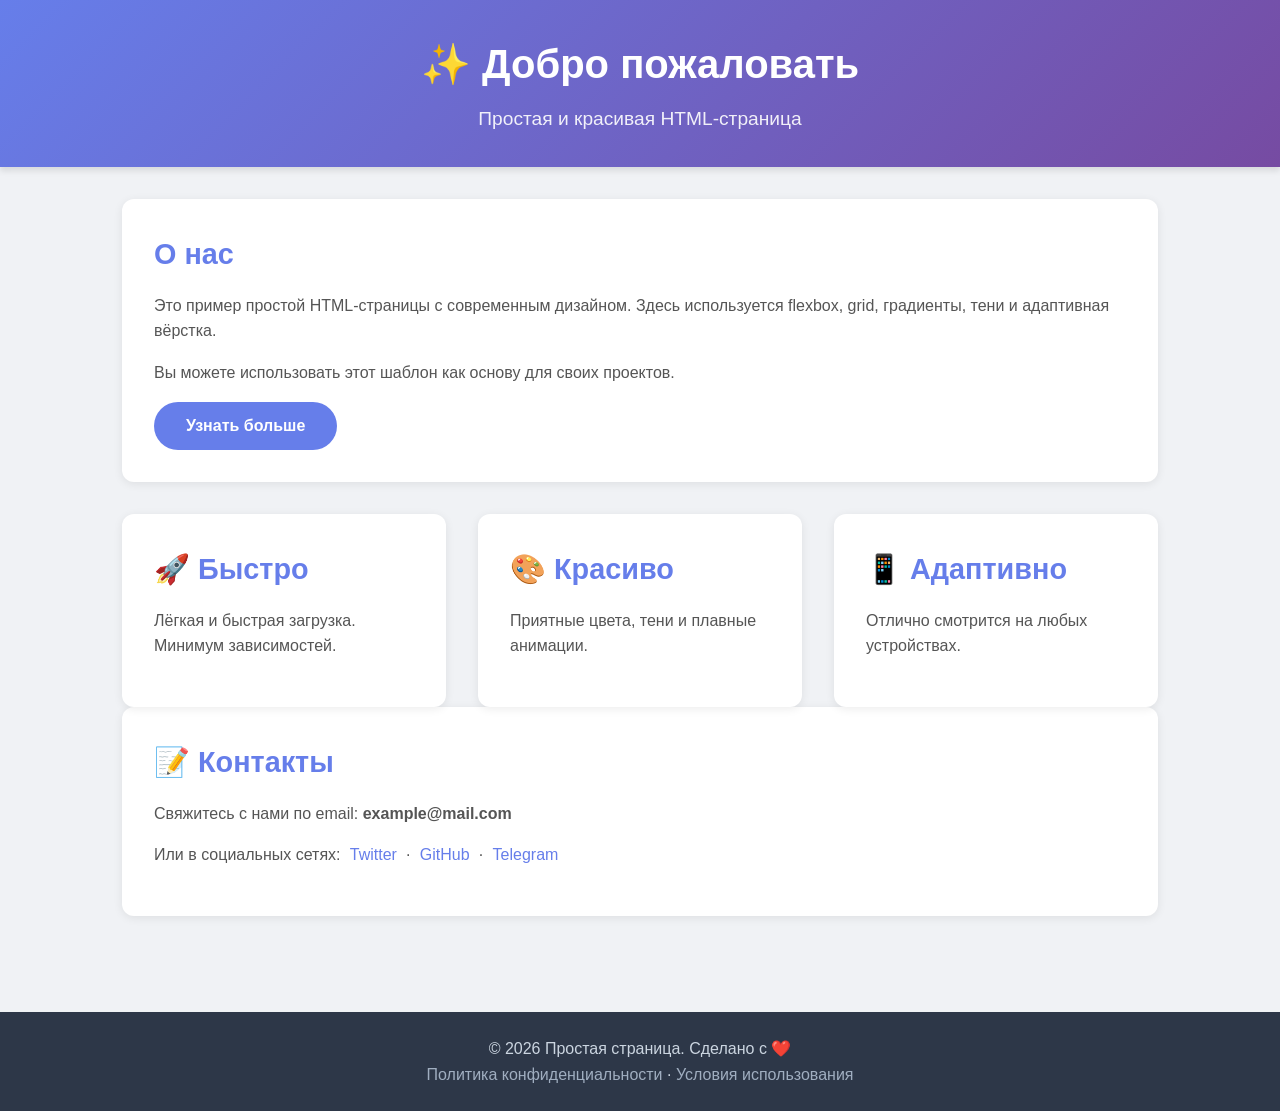
==== index.html @ 881287f3 "feat: Добавил начальную страницу в соответствии с первым заданием" ====
<!DOCTYPE html>
<html lang="ru">
<head>
    <meta charset="UTF-8">
    <meta name="viewport" content="width=device-width, initial-scale=1.0">
    <title>Простая страница</title>
    <style>
        /* Сброс стилей */
        * {
            margin: 0;
            padding: 0;
            box-sizing: border-box;
        }

        body {
            font-family: 'Segoe UI', Tahoma, Geneva, Verdana, sans-serif;
            line-height: 1.6;
            color: #333;
            background: #f0f2f5;
            min-height: 100vh;
            display: flex;
            flex-direction: column;
        }

        /* Шапка */
        header {
            background: linear-gradient(135deg, #667eea 0%, #764ba2 100%);
            color: white;
            padding: 2rem 0;
            text-align: center;
            box-shadow: 0 4px 6px rgba(0,0,0,0.1);
        }

        header h1 {
            font-size: 2.5rem;
            margin-bottom: 0.5rem;
        }

        header p {
            font-size: 1.2rem;
            opacity: 0.9;
        }

        /* Контейнер */
        .container {
            max-width: 1100px;
            margin: 2rem auto;
            padding: 0 2rem;
            flex: 1;
        }

        /* Карточки */
        .card {
            background: white;
            border-radius: 12px;
            padding: 2rem;
            margin-bottom: 2rem;
            box-shadow: 0 2px 10px rgba(0,0,0,0.08);
            transition: transform 0.2s, box-shadow 0.2s;
        }

        .card:hover {
            transform: translateY(-4px);
            box-shadow: 0 8px 25px rgba(0,0,0,0.12);
        }

        .card h2 {
            color: #667eea;
            margin-bottom: 1rem;
            font-size: 1.8rem;
        }

        .card p {
            margin-bottom: 1rem;
            color: #555;
        }

        /* Кнопка */
        .btn {
            display: inline-block;
            background: #667eea;
            color: white;
            padding: 0.7rem 2rem;
            border-radius: 50px;
            text-decoration: none;
            font-weight: 600;
            transition: background 0.3s, transform 0.2s;
            border: none;
            cursor: pointer;
            font-size: 1rem;
        }

        .btn:hover {
            background: #5a67d8;
            transform: scale(1.04);
        }

        /* Сетка для карточек */
        .grid {
            display: grid;
            grid-template-columns: repeat(auto-fit, minmax(250px, 1fr));
            gap: 2rem;
            margin-top: 1rem;
        }

        .grid .card {
            margin-bottom: 0;
        }

        /* Подвал */
        footer {
            background: #2d3748;
            color: #cbd5e0;
            text-align: center;
            padding: 1.5rem 0;
            margin-top: 2rem;
        }

        footer a {
            color: #a0aec0;
            text-decoration: none;
        }

        footer a:hover {
            color: white;
            text-decoration: underline;
        }

        /* Адаптивность */
        @media (max-width: 768px) {
            header h1 {
                font-size: 2rem;
            }

            .container {
                padding: 0 1rem;
            }

            .card {
                padding: 1.5rem;
            }
        }
    </style>
</head>
<body>

    <!-- Шапка -->
    <header>
        <h1>✨ Добро пожаловать</h1>
        <p>Простая и красивая HTML-страница</p>
    </header>

    <!-- Основной контент -->
    <main class="container">

        <!-- Основная карточка -->
        <section class="card">
            <h2>О нас</h2>
            <p>
                Это пример простой HTML-страницы с современным дизайном.
                Здесь используется flexbox, grid, градиенты, тени и адаптивная вёрстка.
            </p>
            <p>
                Вы можете использовать этот шаблон как основу для своих проектов.
            </p>
            <a href="#" class="btn">Узнать больше</a>
        </section>

        <!-- Сетка карточек -->
        <section class="grid">
            <article class="card">
                <h2>🚀 Быстро</h2>
                <p>Лёгкая и быстрая загрузка. Минимум зависимостей.</p>
            </article>
            <article class="card">
                <h2>🎨 Красиво</h2>
                <p>Приятные цвета, тени и плавные анимации.</p>
            </article>
            <article class="card">
                <h2>📱 Адаптивно</h2>
                <p>Отлично смотрится на любых устройствах.</p>
            </article>
        </section>

        <!-- Дополнительная секция -->
        <section class="card">
            <h2>📝 Контакты</h2>
            <p>
                Свяжитесь с нами по email: <strong>example@mail.com</strong>
            </p>
            <p>
                Или в социальных сетях:
                <a href="#" style="color: #667eea; text-decoration: none; margin: 0 0.3rem;">Twitter</a> ·
                <a href="#" style="color: #667eea; text-decoration: none; margin: 0 0.3rem;">GitHub</a> ·
                <a href="#" style="color: #667eea; text-decoration: none; margin: 0 0.3rem;">Telegram</a>
            </p>
        </section>

    </main>

    <!-- Подвал -->
    <footer>
        <p>
            &copy; 2026 Простая страница. Сделано с ❤️
            <br>
            <a href="#">Политика конфиденциальности</a> ·
            <a href="#">Условия использования</a>
        </p>
    </footer>

</body>
</html>
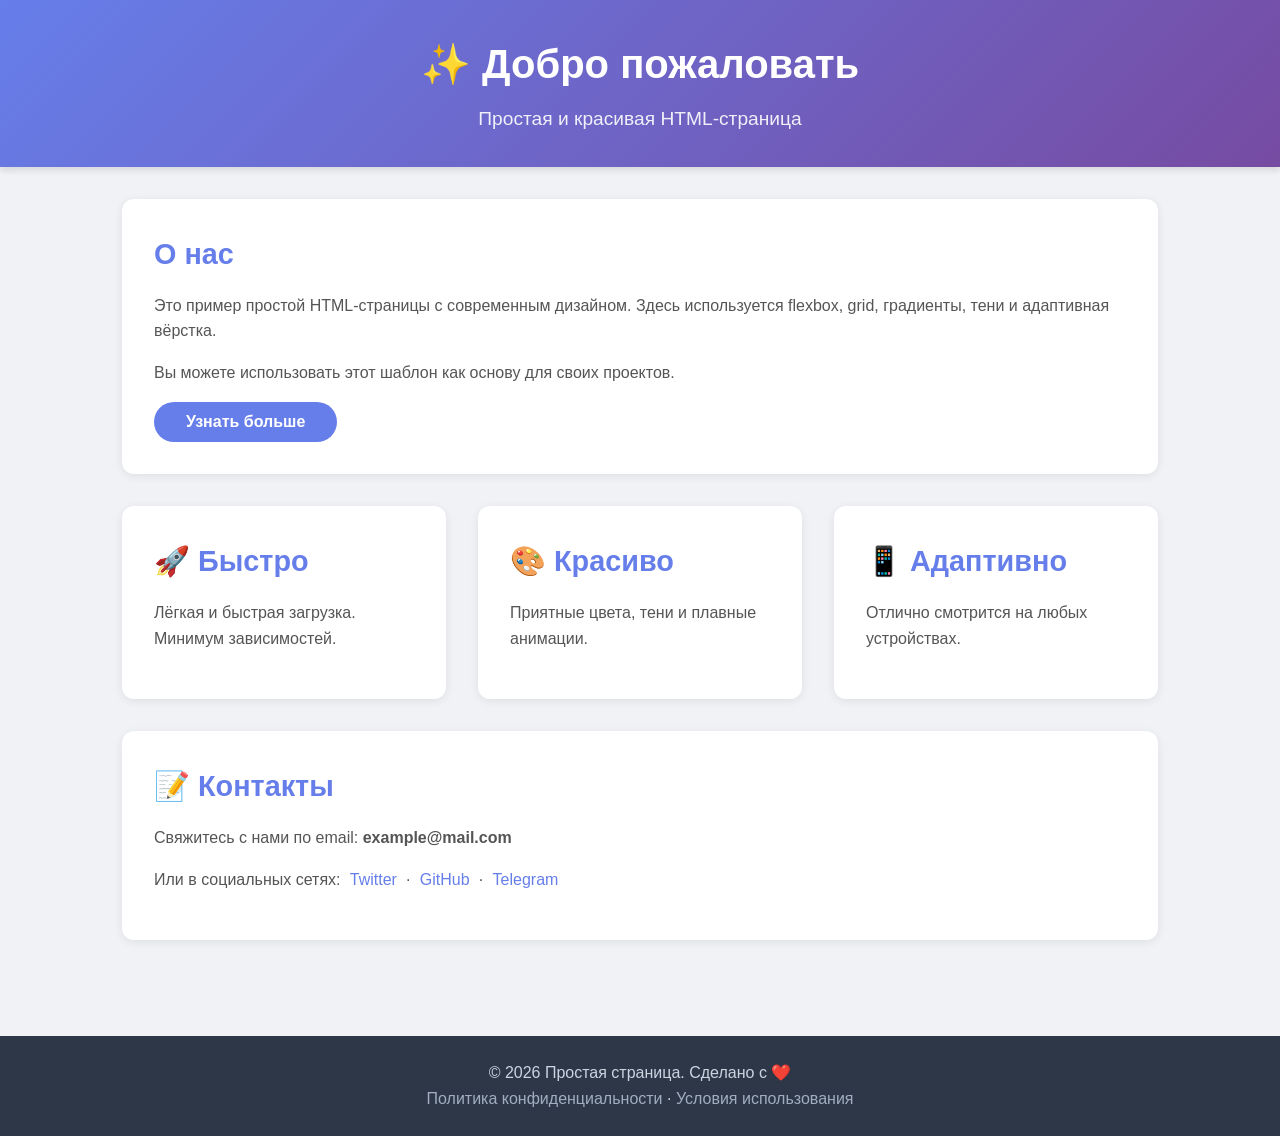
==== commit ef624d2f: "refactor: Добавил js, css и изменил index" ====
--- a/index.html
+++ b/index.html
@@ -4,143 +4,7 @@
     <meta charset="UTF-8">
     <meta name="viewport" content="width=device-width, initial-scale=1.0">
     <title>Простая страница</title>
-    <style>
-        /* Сброс стилей */
-        * {
-            margin: 0;
-            padding: 0;
-            box-sizing: border-box;
-        }
-
-        body {
-            font-family: 'Segoe UI', Tahoma, Geneva, Verdana, sans-serif;
-            line-height: 1.6;
-            color: #333;
-            background: #f0f2f5;
-            min-height: 100vh;
-            display: flex;
-            flex-direction: column;
-        }
-
-        /* Шапка */
-        header {
-            background: linear-gradient(135deg, #667eea 0%, #764ba2 100%);
-            color: white;
-            padding: 2rem 0;
-            text-align: center;
-            box-shadow: 0 4px 6px rgba(0,0,0,0.1);
-        }
-
-        header h1 {
-            font-size: 2.5rem;
-            margin-bottom: 0.5rem;
-        }
-
-        header p {
-            font-size: 1.2rem;
-            opacity: 0.9;
-        }
-
-        /* Контейнер */
-        .container {
-            max-width: 1100px;
-            margin: 2rem auto;
-            padding: 0 2rem;
-            flex: 1;
-        }
-
-        /* Карточки */
-        .card {
-            background: white;
-            border-radius: 12px;
-            padding: 2rem;
-            margin-bottom: 2rem;
-            box-shadow: 0 2px 10px rgba(0,0,0,0.08);
-            transition: transform 0.2s, box-shadow 0.2s;
-        }
-
-        .card:hover {
-            transform: translateY(-4px);
-            box-shadow: 0 8px 25px rgba(0,0,0,0.12);
-        }
-
-        .card h2 {
-            color: #667eea;
-            margin-bottom: 1rem;
-            font-size: 1.8rem;
-        }
-
-        .card p {
-            margin-bottom: 1rem;
-            color: #555;
-        }
-
-        /* Кнопка */
-        .btn {
-            display: inline-block;
-            background: #667eea;
-            color: white;
-            padding: 0.7rem 2rem;
-            border-radius: 50px;
-            text-decoration: none;
-            font-weight: 600;
-            transition: background 0.3s, transform 0.2s;
-            border: none;
-            cursor: pointer;
-            font-size: 1rem;
-        }
-
-        .btn:hover {
-            background: #5a67d8;
-            transform: scale(1.04);
-        }
-
-        /* Сетка для карточек */
-        .grid {
-            display: grid;
-            grid-template-columns: repeat(auto-fit, minmax(250px, 1fr));
-            gap: 2rem;
-            margin-top: 1rem;
-        }
-
-        .grid .card {
-            margin-bottom: 0;
-        }
-
-        /* Подвал */
-        footer {
-            background: #2d3748;
-            color: #cbd5e0;
-            text-align: center;
-            padding: 1.5rem 0;
-            margin-top: 2rem;
-        }
-
-        footer a {
-            color: #a0aec0;
-            text-decoration: none;
-        }
-
-        footer a:hover {
-            color: white;
-            text-decoration: underline;
-        }
-
-        /* Адаптивность */
-        @media (max-width: 768px) {
-            header h1 {
-                font-size: 2rem;
-            }
-
-            .container {
-                padding: 0 1rem;
-            }
-
-            .card {
-                padding: 1.5rem;
-            }
-        }
-    </style>
+    <link rel="stylesheet" href="style.css">
 </head>
 <body>
 
@@ -163,7 +27,7 @@
             <p>
                 Вы можете использовать этот шаблон как основу для своих проектов.
             </p>
-            <a href="#" class="btn">Узнать больше</a>
+            <button class="btn" id="moreBtn">Узнать больше</button>
         </section>
 
         <!-- Сетка карточек -->
@@ -190,9 +54,21 @@
             </p>
             <p>
                 Или в социальных сетях:
-                <a href="#" style="color: #667eea; text-decoration: none; margin: 0 0.3rem;">Twitter</a> ·
-                <a href="#" style="color: #667eea; text-decoration: none; margin: 0 0.3rem;">GitHub</a> ·
-                <a href="#" style="color: #667eea; text-decoration: none; margin: 0 0.3rem;">Telegram</a>
+                <a href="#" class="social-link">Twitter</a> ·
+                <a href="#" class="social-link">GitHub</a> ·
+                <a href="#" class="social-link">Telegram</a>
+            </p>
+        </section>
+
+        <!-- Скрытая секция, которая появится по клику -->
+        <section class="card hidden" id="extraInfo">
+            <h2>🎉 Секретная информация</h2>
+            <p>
+                Поздравляем! Вы нашли скрытую секцию. Она была спрятана с помощью CSS,
+                а теперь показана благодаря JavaScript.
+            </p>
+            <p>
+                Текущее время: <strong id="currentTime"></strong>
             </p>
         </section>
 
@@ -201,12 +77,13 @@
     <!-- Подвал -->
     <footer>
         <p>
-            &copy; 2026 Простая страница. Сделано с ❤️
+            &copy; <span id="year"></span> Простая страница. Сделано с ❤️
             <br>
             <a href="#">Политика конфиденциальности</a> ·
             <a href="#">Условия использования</a>
         </p>
     </footer>
 
+    <script src="script.js"></script>
 </body>
 </html>
--- a/style.css
+++ b/style.css
@@ -0,0 +1,222 @@
+/* ===========================
+   Сброс стилей
+   =========================== */
+* {
+    margin: 0;
+    padding: 0;
+    box-sizing: border-box;
+}
+
+/* ===========================
+   Базовые стили
+   =========================== */
+body {
+    font-family: 'Segoe UI', Tahoma, Geneva, Verdana, sans-serif;
+    line-height: 1.6;
+    color: #333;
+    background: #f0f2f5;
+    min-height: 100vh;
+    display: flex;
+    flex-direction: column;
+}
+
+/* ===========================
+   Шапка
+   =========================== */
+header {
+    background: linear-gradient(135deg, #667eea 0%, #764ba2 100%);
+    color: white;
+    padding: 2rem 0;
+    text-align: center;
+    box-shadow: 0 4px 6px rgba(0, 0, 0, 0.1);
+}
+
+header h1 {
+    font-size: 2.5rem;
+    margin-bottom: 0.5rem;
+}
+
+header p {
+    font-size: 1.2rem;
+    opacity: 0.9;
+}
+
+/* ===========================
+   Контейнер
+   =========================== */
+.container {
+    max-width: 1100px;
+    margin: 2rem auto;
+    padding: 0 2rem;
+    flex: 1;
+    width: 100%;
+}
+
+/* ===========================
+   Карточки
+   =========================== */
+.card {
+    background: white;
+    border-radius: 12px;
+    padding: 2rem;
+    margin-bottom: 2rem;
+    box-shadow: 0 2px 10px rgba(0, 0, 0, 0.08);
+    transition: transform 0.2s, box-shadow 0.2s;
+}
+
+.card:hover {
+    transform: translateY(-4px);
+    box-shadow: 0 8px 25px rgba(0, 0, 0, 0.12);
+}
+
+.card h2 {
+    color: #667eea;
+    margin-bottom: 1rem;
+    font-size: 1.8rem;
+}
+
+.card p {
+    margin-bottom: 1rem;
+    color: #555;
+}
+
+/* ===========================
+   Кнопка
+   =========================== */
+.btn {
+    display: inline-block;
+    background: #667eea;
+    color: white;
+    padding: 0.7rem 2rem;
+    border-radius: 50px;
+    text-decoration: none;
+    font-weight: 600;
+    transition: background 0.3s, transform 0.2s;
+    border: none;
+    cursor: pointer;
+    font-size: 1rem;
+}
+
+.btn:hover {
+    background: #5a67d8;
+    transform: scale(1.04);
+}
+
+.btn:active {
+    transform: scale(0.98);
+}
+
+/* ===========================
+   Сетка для карточек
+   =========================== */
+.grid {
+    display: grid;
+    grid-template-columns: repeat(auto-fit, minmax(250px, 1fr));
+    gap: 2rem;
+    margin-top: 1rem;
+    margin-bottom: 2rem;
+}
+
+.grid .card {
+    margin-bottom: 0;
+}
+
+/* ===========================
+   Ссылки в контактах
+   =========================== */
+.social-link {
+    color: #667eea;
+    text-decoration: none;
+    margin: 0 0.3rem;
+    transition: color 0.2s;
+}
+
+.social-link:hover {
+    color: #5a67d8;
+    text-decoration: underline;
+}
+
+/* ===========================
+   Скрытые элементы
+   =========================== */
+.hidden {
+    display: none;
+}
+
+/* Анимация появления */
+.fade-in {
+    animation: fadeIn 0.5s ease-in;
+}
+
+@keyframes fadeIn {
+    from {
+        opacity: 0;
+        transform: translateY(10px);
+    }
+    to {
+        opacity: 1;
+        transform: translateY(0);
+    }
+}
+
+/* ===========================
+   Подвал
+   =========================== */
+footer {
+    background: #2d3748;
+    color: #cbd5e0;
+    text-align: center;
+    padding: 1.5rem 0;
+    margin-top: 2rem;
+}
+
+footer a {
+    color: #a0aec0;
+    text-decoration: none;
+    transition: color 0.2s;
+}
+
+footer a:hover {
+    color: white;
+    text-decoration: underline;
+}
+
+/* ===========================
+   Адаптивность
+   =========================== */
+@media (max-width: 768px) {
+    header h1 {
+        font-size: 2rem;
+    }
+
+    header p {
+        font-size: 1rem;
+    }
+
+    .container {
+        padding: 0 1rem;
+    }
+
+    .card {
+        padding: 1.5rem;
+    }
+
+    .card h2 {
+        font-size: 1.5rem;
+    }
+
+    .grid {
+        gap: 1rem;
+    }
+}
+
+@media (max-width: 480px) {
+    header h1 {
+        font-size: 1.6rem;
+    }
+
+    .btn {
+        width: 100%;
+        text-align: center;
+    }
+}
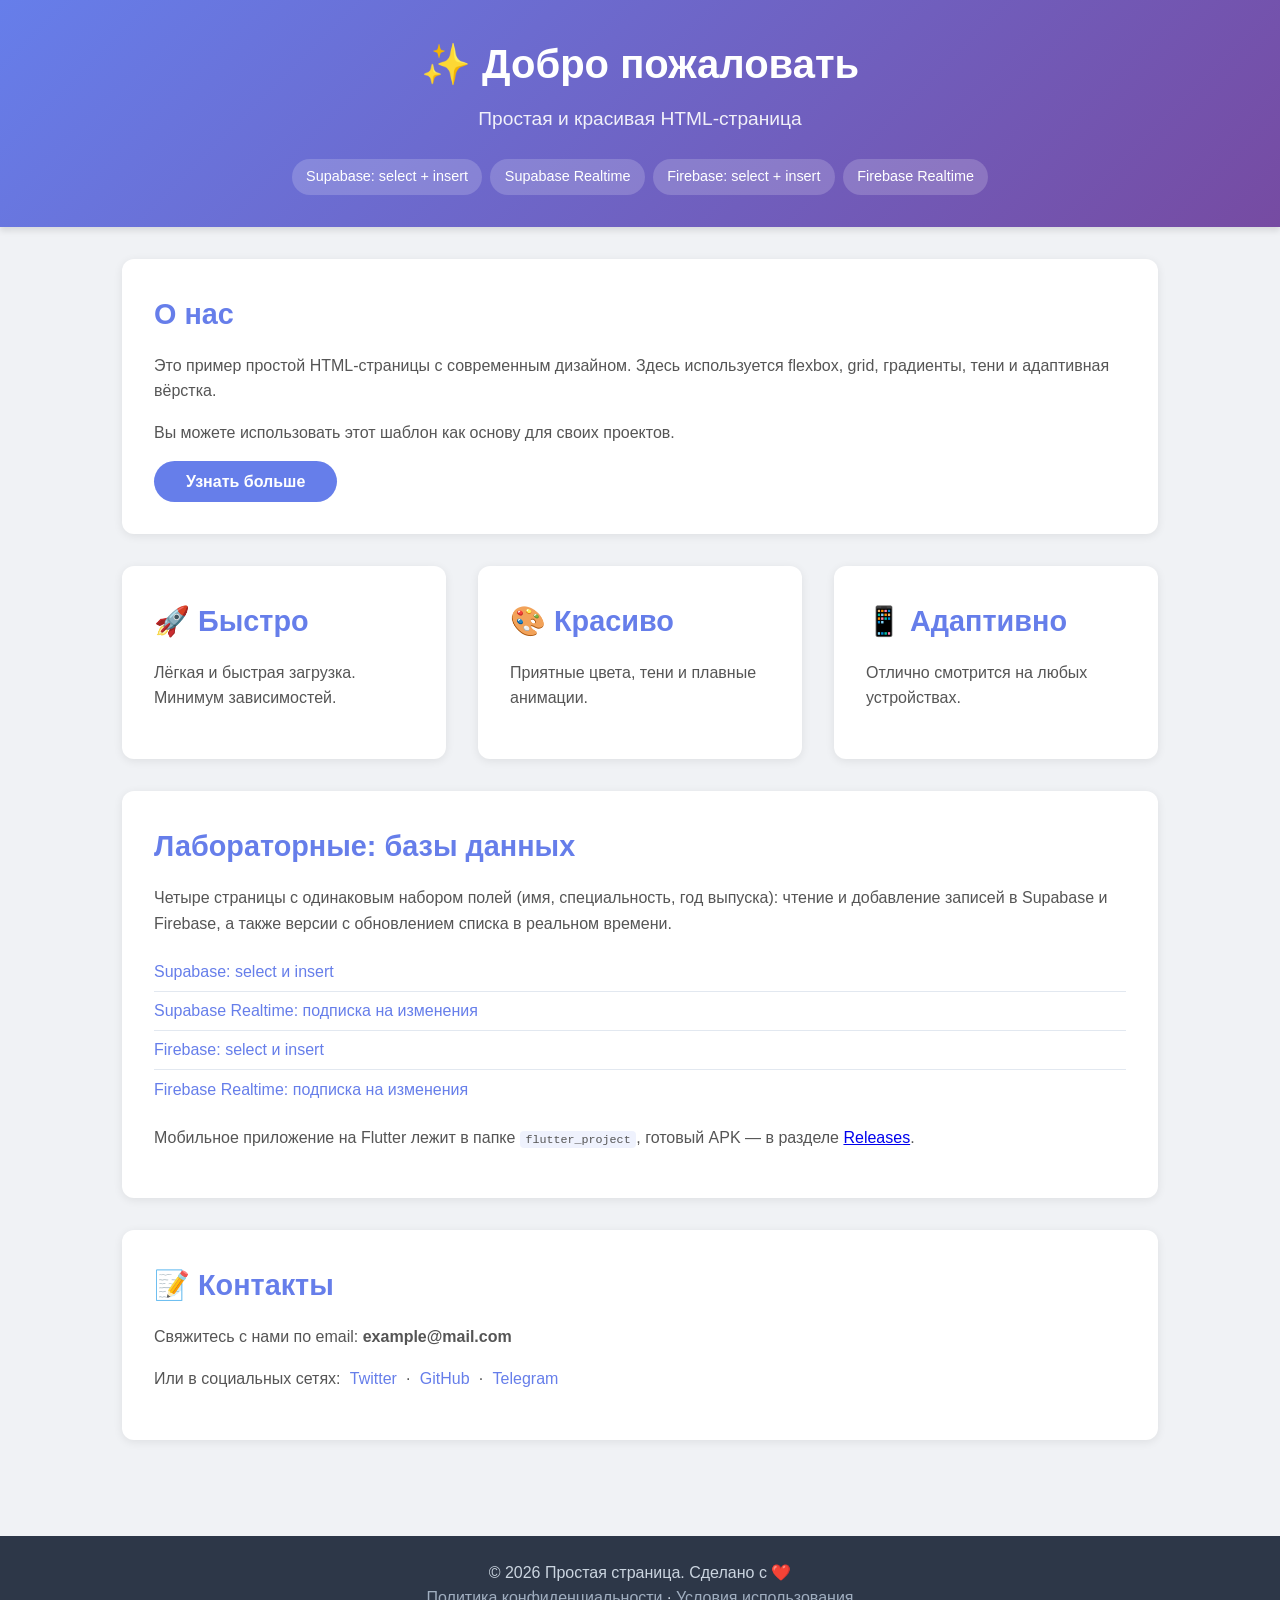
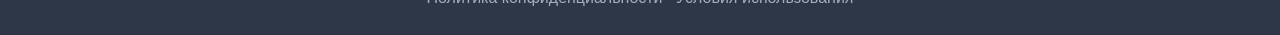
==== commit 805a06e7: "feat: add Flutter app, database demos, and APK release workflow" ====
--- a/index.html
+++ b/index.html
@@ -12,6 +12,12 @@
     <header>
         <h1>✨ Добро пожаловать</h1>
         <p>Простая и красивая HTML-страница</p>
+        <nav class="site-nav">
+            <a href="supabase.html">Supabase: select + insert</a>
+            <a href="supabase-realtime.html">Supabase Realtime</a>
+            <a href="firebase.html">Firebase: select + insert</a>
+            <a href="firebase-realtime.html">Firebase Realtime</a>
+        </nav>
     </header>
 
     <!-- Основной контент -->
@@ -44,6 +50,27 @@
                 <h2>📱 Адаптивно</h2>
                 <p>Отлично смотрится на любых устройствах.</p>
             </article>
+        </section>
+
+        <!-- Лабораторные работы: Supabase и Firebase -->
+        <section class="card">
+            <h2>Лабораторные: базы данных</h2>
+            <p>
+                Четыре страницы с одинаковым набором полей (имя, специальность, год выпуска):
+                чтение и добавление записей в Supabase и Firebase, а также версии с
+                обновлением списка в реальном времени.
+            </p>
+            <ul class="link-list">
+                <li><a href="supabase.html">Supabase: select и insert</a></li>
+                <li><a href="supabase-realtime.html">Supabase Realtime: подписка на изменения</a></li>
+                <li><a href="firebase.html">Firebase: select и insert</a></li>
+                <li><a href="firebase-realtime.html">Firebase Realtime: подписка на изменения</a></li>
+            </ul>
+            <p>
+                Мобильное приложение на Flutter лежит в папке
+                <code>flutter_project</code>, готовый APK — в разделе
+                <a href="https://github.com/Mikhail-69/Mikhail-69.github.io/releases">Releases</a>.
+            </p>
         </section>
 
         <!-- Дополнительная секция -->
--- a/style.css
+++ b/style.css
@@ -219,4 +219,60 @@
         width: 100%;
         text-align: center;
     }
-}+}
+/* ===========================
+   Навигация и списки ссылок
+   =========================== */
+.site-nav {
+    display: flex;
+    flex-wrap: wrap;
+    justify-content: center;
+    gap: 0.5rem;
+    margin-top: 1.5rem;
+}
+
+.site-nav a {
+    display: inline-block;
+    padding: 0.4rem 0.9rem;
+    border-radius: 50px;
+    background: rgba(255, 255, 255, 0.18);
+    color: white;
+    text-decoration: none;
+    font-size: 0.9rem;
+    transition: background 0.2s;
+}
+
+.site-nav a:hover,
+.site-nav a:focus-visible {
+    background: rgba(255, 255, 255, 0.32);
+}
+
+.link-list {
+    list-style: none;
+    margin: 1rem 0;
+}
+
+.link-list li {
+    padding: 0.4rem 0;
+    border-bottom: 1px solid #e2e8f0;
+}
+
+.link-list li:last-child {
+    border-bottom: none;
+}
+
+.link-list a {
+    color: #667eea;
+    text-decoration: none;
+}
+
+.link-list a:hover {
+    text-decoration: underline;
+}
+
+code {
+    background: rgba(102, 126, 234, 0.1);
+    padding: 0.1rem 0.35rem;
+    border-radius: 4px;
+    font-size: 0.9em;
+}
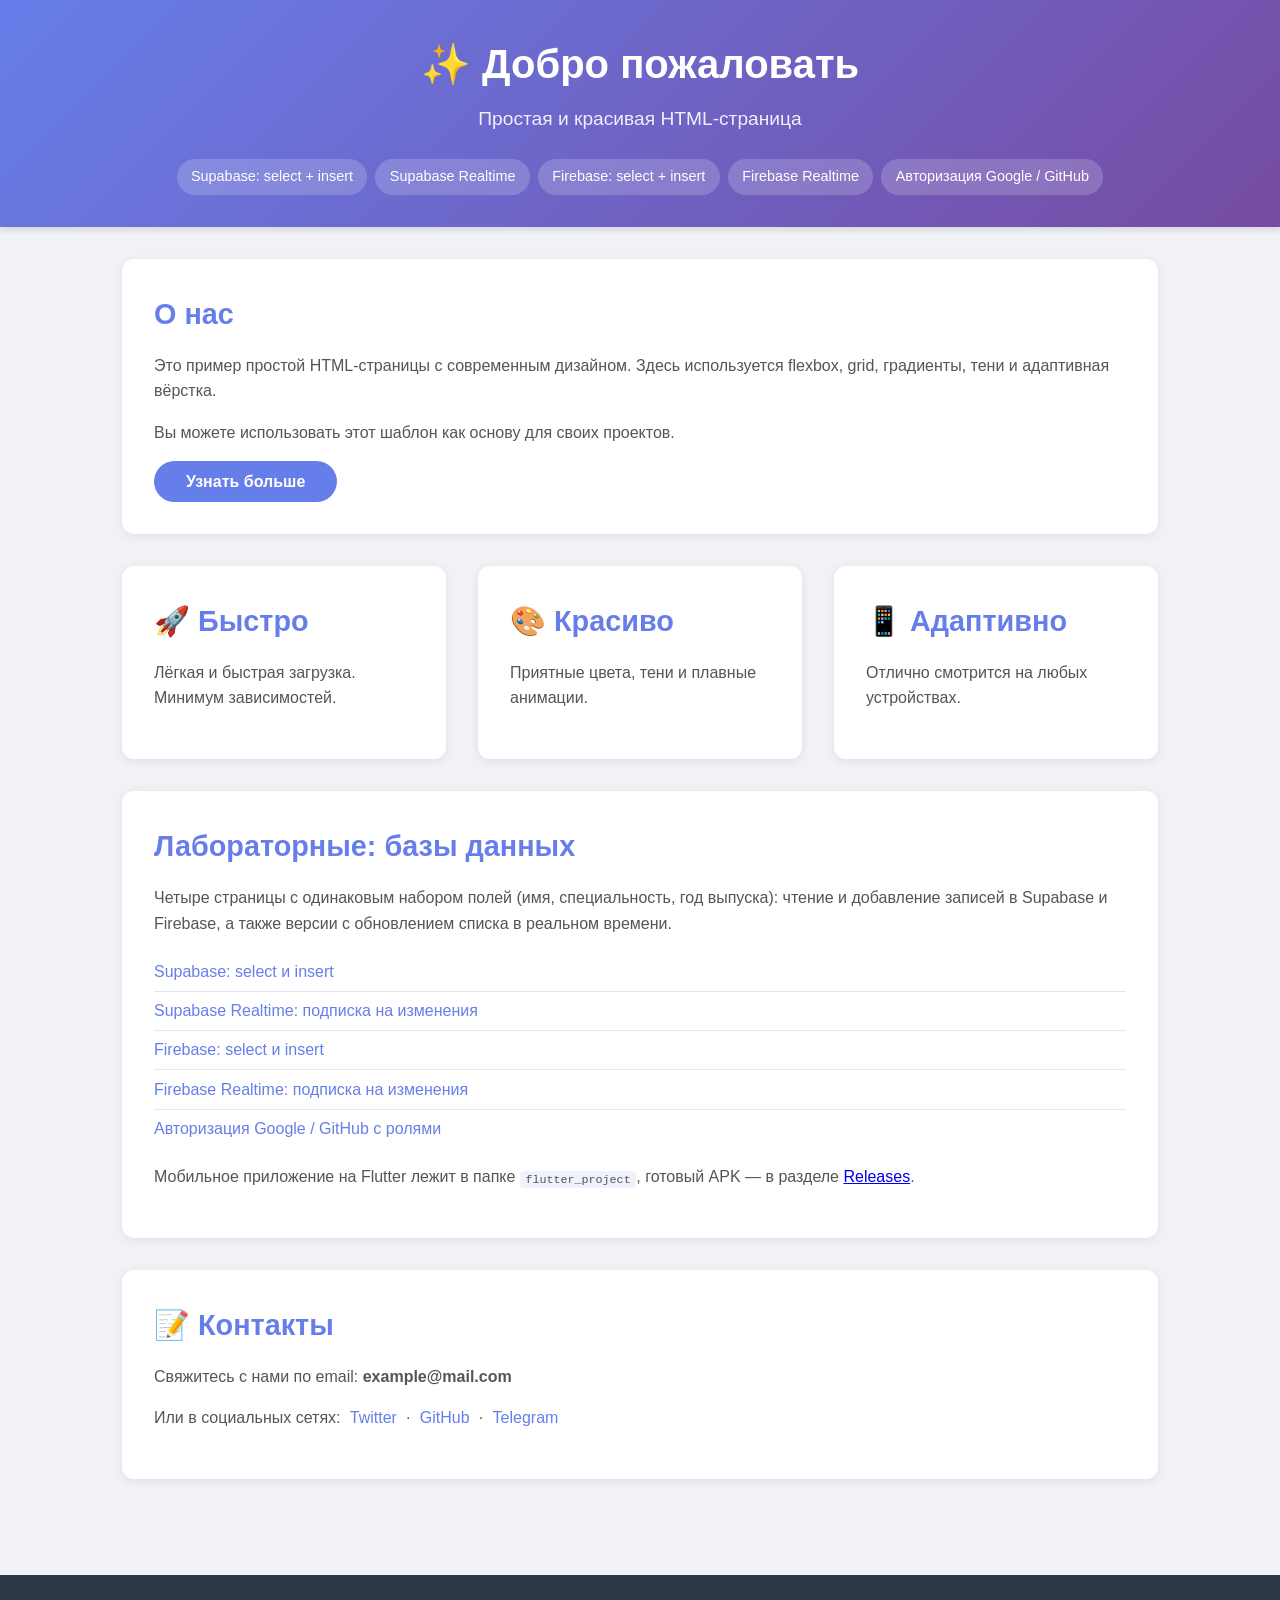
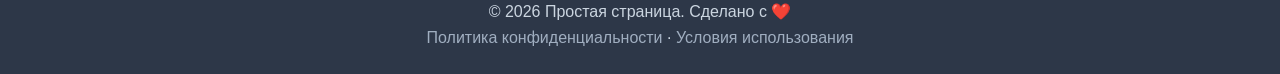
==== commit 6e6fccb8: "feat: add Google/GitHub auth with roles, sorting and deletion - auth.html: sign in via Google and Gi" ====
--- a/index.html
+++ b/index.html
@@ -17,6 +17,7 @@
             <a href="supabase-realtime.html">Supabase Realtime</a>
             <a href="firebase.html">Firebase: select + insert</a>
             <a href="firebase-realtime.html">Firebase Realtime</a>
+            <a href="auth.html">Авторизация Google / GitHub</a>
         </nav>
     </header>
 
@@ -65,6 +66,7 @@
                 <li><a href="supabase-realtime.html">Supabase Realtime: подписка на изменения</a></li>
                 <li><a href="firebase.html">Firebase: select и insert</a></li>
                 <li><a href="firebase-realtime.html">Firebase Realtime: подписка на изменения</a></li>
+                <li><a href="auth.html">Авторизация Google / GitHub с ролями</a></li>
             </ul>
             <p>
                 Мобильное приложение на Flutter лежит в папке
